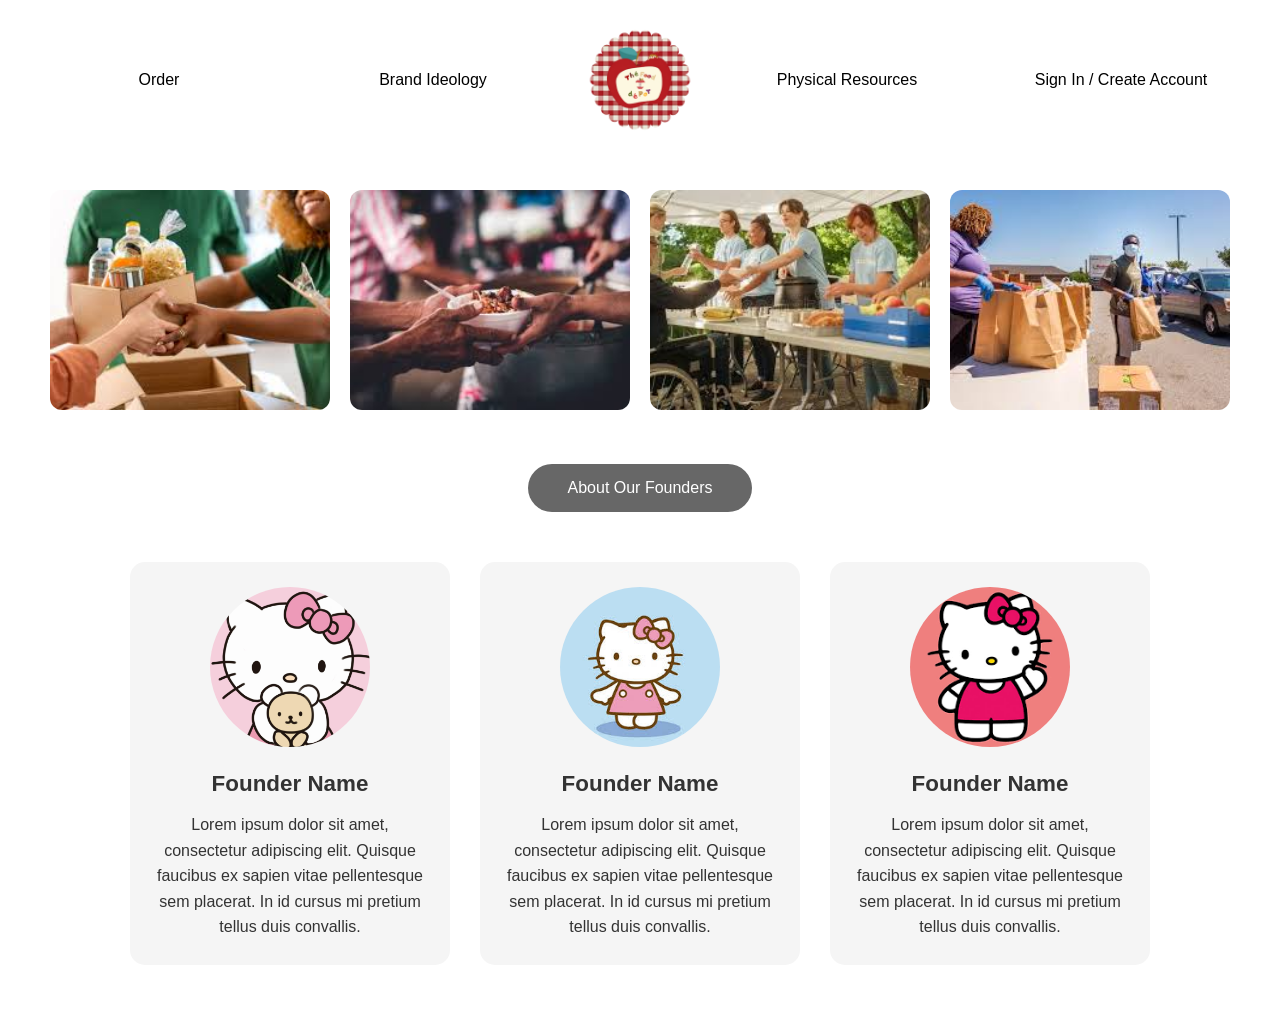
==== index.html @ d0b99c26 "debugged html" ====
<!DOCTYPE html>

<html lang="en">

<head>

  <meta charset="UTF-8">
  <meta name="viewport" content="width=device-width, initial-scale=1.0">
  <title>The Food Depot</title>
  <link rel="icon" href="imgs/logo.png">
  <link rel="stylesheet" href="style.css">

</head>



<body>

<div class="container">

  <header>
    <nav>
      <a href="other HTML pages/order.html" class="nav-btn">
        Order
      </a>
      <a href="other HTML pages/ideology.html" class="nav-btn">
        Brand Ideology
      </a>
      <a href="index.html" class="logo-link">
        <img src="imgs/logo.png" alt="The Food Depot Logo">
      </a>
      <a href="other HTML pages/map.html" class="nav-btn">
        Physical Resources
      </a>
      <a href="other HTML pages/signIn.html" class="nav-btn">
        Sign In / Create Account
      </a>
    </nav>
  </header>

  <main>
    <section class="carousel">
      <ul>
        <li class="carousel-item">
          <img
            src="imgs/foodHandout1.jpeg"
            alt="Food handout event">
        </li>

        <li class="carousel-item">
          <img
            src="imgs/foodHandout2.jpeg"
            alt="Community food distribution">
        </li>

        <li class="carousel-item">
          <img
            src="imgs/foodHandout3.jpeg"
            alt="Volunteers helping community">
        </li>

        <li class="carousel-item">
          <img
            src="imgs/foodHandout4.jpeg"
            alt="Food pantry outreach">
        </li>

      </ul>
    </section>

    <section class="founders-cta">
      <button class="founders-btn">
        About Our Founders
      </button>
    </section>


    <section class="founders">
      <article class="founder-card">
        <div class="founder-photo">
          <img src="imgs/pfp1.jpg" alt="Founder 1">
        </div>

        <h2>Founder Name</h2>
        <p>

          Lorem ipsum dolor sit amet, consectetur adipiscing elit.

          Quisque faucibus ex sapien vitae pellentesque sem placerat.

          In id cursus mi pretium tellus duis convallis.

        </p>
      </article>

      <article class="founder-card">
        <div class="founder-photo">
          <img src="imgs/pfp2.jpeg" alt="Founder 2">
        </div>

        <h2>Founder Name</h2>
        <p>
          Lorem ipsum dolor sit amet, consectetur adipiscing elit.

          Quisque faucibus ex sapien vitae pellentesque sem placerat.

          In id cursus mi pretium tellus duis convallis.

        </p>
      </article>

      <article class="founder-card">
        <div class="founder-photo">
          <img src="imgs/pfp3.png" alt="Founder 3">
        </div>

        <h2>Founder Name</h2>
        <p>

          Lorem ipsum dolor sit amet, consectetur adipiscing elit.

          Quisque faucibus ex sapien vitae pellentesque sem placerat.

          In id cursus mi pretium tellus duis convallis.

        </p>
      </article>
    </section>

  </main>
  
</div>



</body>

</html>
---- style.css ----
/** 
:root {
  --headerBg: #875656;
  --buttonColor: #676767;
  --hoverColor: #fff;
  --photoPlaceholder: #aaa;
  --photoPlaceholderHover: #666;
}
*, *::before, *::after {
  box-sizing: border-box;
  margin: 0;
  padding: 0;
}

container {
  display: block;
  width: 100%;
}

header {
  width: 100%;
}

nav {
  display: flex;
  align-items: center;
  justify-content: space-between;
  width: 95%;
  min-height: 64px;
}

.nav-btn {
  background: transparent;
  border: none;
  cursor: pointer;
  font-family: inherit;
  font-size: 0.95rem;
  padding: 8px 12px;
  text-align: center;
  line-height: 1.3;
  flex: 1;
}

.nav-btn:hover {
  background-color: var(--buttonColor);
  border-radius: 10px;
  color: var(--hoverColor);
  padding: 5px;
  transition: background-color 0.3s ease-in-out, transform 0.3s ease-in-out;
}


#logo-button {
  background-color: transparent;
  border: none;
  cursor: pointer;
  flex: 1;
  display: flex;
  justify-content: center;
  align-items: center;
  padding: 8px;
}

#logo-button img {
  width: 100px;
  height: 100px;
  border-radius: 50%;
  object-fit: cover;
  display: block;
}

#logo-button img:hover{
  width: 150px;
  height: 150px;
  transition: background-color 0.5s ease-in-out, transform 0.5s ease-in-out;
}

main {
  padding: 32px 24px;
  width: 95%;
  margin: 0 auto;
}
.carousel {
  overflow: hidden;
}
.carousel ul {
  list-style: none;
  display: flex;
  flex-direction: row;
  align-items: center;
  gap: 10px;
  width: 100%;
  margin-bottom: 32px;
}
.carousel-item {
  flex: 1;
}

.photo-placeholder {
  width: 100%;
  aspect-ratio: 4 / 3;
  display: flex;
  align-items: center;
  justify-content: center;
  font-size: 0.95rem;
  border-radius: 2px;
}

.carousel-item.featured .photo-placeholder {
  aspect-ratio: 4 / 3;
}

.founders-cta {
  display: flex;
  justify-content: center;
  margin-bottom: 40px;
}

.founders-btn {
  background: var(--photoPlaceholder);
  border: none;
  border-radius: 30px;
  padding: 12px 40px;
  font-family: inherit;
  font-size: 0.95rem;
  color: #fff;
  cursor: pointer;
  letter-spacing: 0.01em;
}

.founders {
  display: flex;
  gap: 40px;
  align-items: flex-start;
}

.founder-card {
  flex: 1;
  display: flex;
  flex-direction: column;
  align-items: center;
  gap: 20px;
  text-align: center;
}

.founder-card:hover {
  border-radius: 10px;
  background-color: var(--buttonColor);
  padding: 80px;
  margin: 20px;
  transition: background-color 0.3s ease-in-out, transform 0.3s ease-in-out;
}

.founder-photo img{
  width: 140px;
  height: 140px;
  border-radius: 50%;
  background: var(--photoPlaceholder);
  flex-shrink: 0;
}


@media (max-width: 768px) {
  .carousel {
    flex-direction: column;
  }

  .founders {
    flex-direction: column;
    align-items: center;
  }

  nav {
    flex-wrap: wrap;
    justify-content: center;
    gap: 4px;
    padding: 10px;
  }
} 
**/

:root {
  --headerBg: #875656;
  --buttonColor: #676767;
  --hoverColor: #ffffff;
  --cardBg: #f5f5f5;
}


* {
  margin: 0;
  padding: 0;
  box-sizing: border-box;
}

body {
  font-family: Arial, sans-serif;
  min-height: 100vh;
  background-color: white;
  color: #333;
}

.container {
  width: 95%;
  max-width: 1400px;
  margin: 0 auto;
}



header {
  padding: 20px 0;
}

nav {
  display: grid;
  grid-template-columns: 1fr 1fr auto 1fr 1fr;
  align-items: center;
  width: 100%;
  gap: 20px;
}

.nav-btn {
  text-decoration: none;
  color: black;
  text-align: center;
  padding: 12px;
  border-radius: 10px;
  transition: 0.3s ease;
}

.nav-btn:hover {
  background-color: var(--buttonColor);
  color: white;
}

.logo-link {
  justify-self: center;
  display: flex;
  justify-content: center;
  align-items: center;
}

.logo-link img {
  width: 120px;
  height: 120px;
  border-radius: 50%;
  object-fit: cover;
  transition: transform 0.3s ease;
}

.logo-link img:hover {
  transform: scale(1.1);
}

main {
  padding: 30px 0 60px;
}


.carousel {
  margin-bottom: 50px;
}

.carousel ul {
  list-style: none;

  display: flex;
  justify-content: center;
  align-items: center;

  gap: 20px;
  flex-wrap: wrap;
}

.carousel-item {
  width: 280px;
}

.carousel-item img {
  width: 100%;
  height: 220px;

  object-fit: cover;
  border-radius: 12px;

  transition: transform 0.3s ease;
}

.carousel-item img:hover {
  transform: scale(1.03);
}



.founders-cta {
  display: flex;
  justify-content: center;

  margin-bottom: 50px;
}

.founders-btn {
  background-color: var(--buttonColor);
  color: white;

  border: none;
  border-radius: 50px;

  padding: 15px 40px;
  font-size: 1rem;

  cursor: pointer;
  transition: 0.3s ease;
}

.founders-btn:hover {
  transform: scale(1.05);
}



.founders {
  display: flex;
  justify-content: center;
  gap: 30px;

  flex-wrap: wrap;
}

.founder-card {
  width: 320px;

  background-color: var(--cardBg);

  border-radius: 15px;

  padding: 25px;

  display: flex;
  flex-direction: column;
  align-items: center;

  text-align: center;

  transition: 0.3s ease;
}

.founder-card:hover {
  transform: translateY(-8px);
  box-shadow: 0 8px 20px rgba(0,0,0,.15);
}

.founder-photo {
  margin-bottom: 20px;
}

.founder-photo img {
  width: 160px;
  height: 160px;

  border-radius: 50%;
  object-fit: cover;
}

.founder-card h2 {
  margin-bottom: 15px;
  font-size: 1.4rem;
}

.founder-card p {
  line-height: 1.6;
}


@media (max-width: 768px) {
  nav {
    display: flex;
    flex-direction: column;
    gap: 15px;
  }

  .logo-link {
    order: -1;
  }

  .carousel-item {
    width: 100%;
    max-width: 350px;
  }

  .founder-card {
    width: 100%;
    max-width: 400px;
  }
}
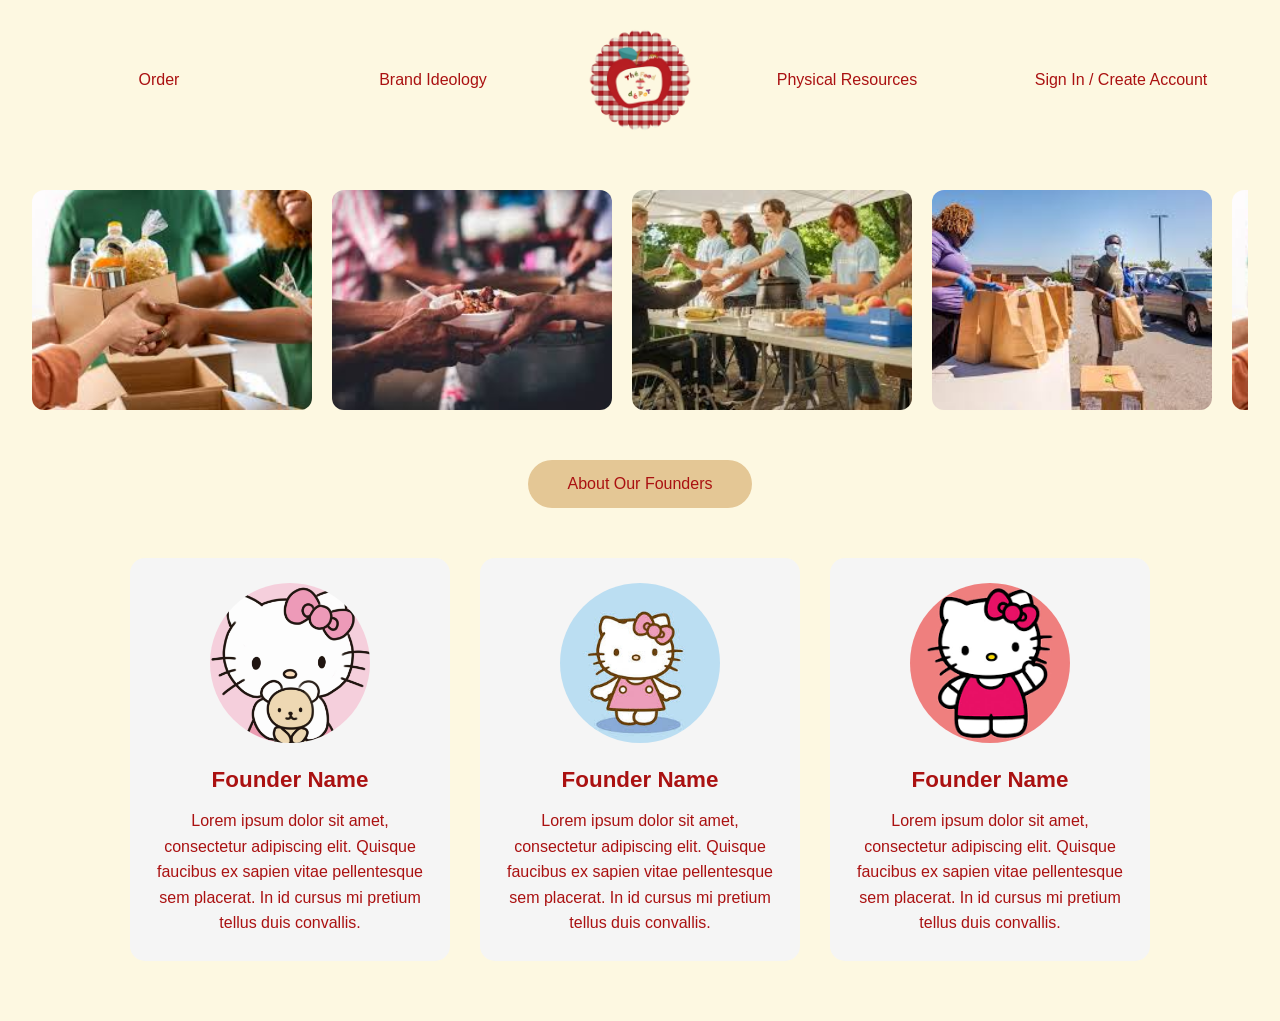
==== commit cf48d42c: "chnaged CSS colors" ====
--- a/index.html
+++ b/index.html
@@ -40,32 +40,19 @@
 
   <main>
     <section class="carousel">
-      <ul>
-        <li class="carousel-item">
-          <img
-            src="imgs/foodHandout1.jpeg"
-            alt="Food handout event">
-        </li>
+      <div class="carousel-track">
 
-        <li class="carousel-item">
-          <img
-            src="imgs/foodHandout2.jpeg"
-            alt="Community food distribution">
-        </li>
+        <img src="imgs/foodHandout1.jpeg" alt="">
+        <img src="imgs/foodHandout2.jpeg" alt="">
+        <img src="imgs/foodHandout3.jpeg" alt="">
+        <img src="imgs/foodHandout4.jpeg" alt="">
 
-        <li class="carousel-item">
-          <img
-            src="imgs/foodHandout3.jpeg"
-            alt="Volunteers helping community">
-        </li>
+        <img src="imgs/foodHandout1.jpeg" alt="">
+        <img src="imgs/foodHandout2.jpeg" alt="">
+        <img src="imgs/foodHandout3.jpeg" alt="">
+        <img src="imgs/foodHandout4.jpeg" alt="">
 
-        <li class="carousel-item">
-          <img
-            src="imgs/foodHandout4.jpeg"
-            alt="Food pantry outreach">
-        </li>
-
-      </ul>
+      </div>
     </section>
 
     <section class="founders-cta">
@@ -128,7 +115,7 @@
     </section>
 
   </main>
-  
+
 </div>
 
 
--- a/style.css
+++ b/style.css
@@ -1,189 +1,13 @@
-/** 
+
 :root {
-  --headerBg: #875656;
-  --buttonColor: #676767;
-  --hoverColor: #fff;
-  --photoPlaceholder: #aaa;
-  --photoPlaceholderHover: #666;
-}
-*, *::before, *::after {
-  box-sizing: border-box;
-  margin: 0;
-  padding: 0;
-}
-
-container {
-  display: block;
-  width: 100%;
-}
-
-header {
-  width: 100%;
-}
-
-nav {
-  display: flex;
-  align-items: center;
-  justify-content: space-between;
-  width: 95%;
-  min-height: 64px;
-}
-
-.nav-btn {
-  background: transparent;
-  border: none;
-  cursor: pointer;
-  font-family: inherit;
-  font-size: 0.95rem;
-  padding: 8px 12px;
-  text-align: center;
-  line-height: 1.3;
-  flex: 1;
-}
-
-.nav-btn:hover {
-  background-color: var(--buttonColor);
-  border-radius: 10px;
-  color: var(--hoverColor);
-  padding: 5px;
-  transition: background-color 0.3s ease-in-out, transform 0.3s ease-in-out;
-}
-
-
-#logo-button {
-  background-color: transparent;
-  border: none;
-  cursor: pointer;
-  flex: 1;
-  display: flex;
-  justify-content: center;
-  align-items: center;
-  padding: 8px;
-}
-
-#logo-button img {
-  width: 100px;
-  height: 100px;
-  border-radius: 50%;
-  object-fit: cover;
-  display: block;
-}
-
-#logo-button img:hover{
-  width: 150px;
-  height: 150px;
-  transition: background-color 0.5s ease-in-out, transform 0.5s ease-in-out;
-}
-
-main {
-  padding: 32px 24px;
-  width: 95%;
-  margin: 0 auto;
-}
-.carousel {
-  overflow: hidden;
-}
-.carousel ul {
-  list-style: none;
-  display: flex;
-  flex-direction: row;
-  align-items: center;
-  gap: 10px;
-  width: 100%;
-  margin-bottom: 32px;
-}
-.carousel-item {
-  flex: 1;
-}
-
-.photo-placeholder {
-  width: 100%;
-  aspect-ratio: 4 / 3;
-  display: flex;
-  align-items: center;
-  justify-content: center;
-  font-size: 0.95rem;
-  border-radius: 2px;
-}
-
-.carousel-item.featured .photo-placeholder {
-  aspect-ratio: 4 / 3;
-}
-
-.founders-cta {
-  display: flex;
-  justify-content: center;
-  margin-bottom: 40px;
-}
-
-.founders-btn {
-  background: var(--photoPlaceholder);
-  border: none;
-  border-radius: 30px;
-  padding: 12px 40px;
-  font-family: inherit;
-  font-size: 0.95rem;
-  color: #fff;
-  cursor: pointer;
-  letter-spacing: 0.01em;
-}
-
-.founders {
-  display: flex;
-  gap: 40px;
-  align-items: flex-start;
-}
-
-.founder-card {
-  flex: 1;
-  display: flex;
-  flex-direction: column;
-  align-items: center;
-  gap: 20px;
-  text-align: center;
-}
-
-.founder-card:hover {
-  border-radius: 10px;
-  background-color: var(--buttonColor);
-  padding: 80px;
-  margin: 20px;
-  transition: background-color 0.3s ease-in-out, transform 0.3s ease-in-out;
-}
-
-.founder-photo img{
-  width: 140px;
-  height: 140px;
-  border-radius: 50%;
-  background: var(--photoPlaceholder);
-  flex-shrink: 0;
-}
-
-
-@media (max-width: 768px) {
-  .carousel {
-    flex-direction: column;
-  }
-
-  .founders {
-    flex-direction: column;
-    align-items: center;
-  }
-
-  nav {
-    flex-wrap: wrap;
-    justify-content: center;
-    gap: 4px;
-    padding: 10px;
-  }
-} 
-**/
-
-:root {
-  --headerBg: #875656;
-  --buttonColor: #676767;
+  --bodyBg: #fdf8e1;
+  --color: #aa1111;
+  --hoverColor: #6a7934;
+  --headerBg: ;
+  --buttonColor: #e4c795;
   --hoverColor: #ffffff;
   --cardBg: #f5f5f5;
+
 }
 
 
@@ -196,8 +20,8 @@
 body {
   font-family: Arial, sans-serif;
   min-height: 100vh;
-  background-color: white;
-  color: #333;
+  color: var(--color);
+  background-color: var(--bodyBg);
 }
 
 .container {
@@ -205,8 +29,6 @@
   max-width: 1400px;
   margin: 0 auto;
 }
-
-
 
 header {
   padding: 20px 0;
@@ -222,7 +44,7 @@
 
 .nav-btn {
   text-decoration: none;
-  color: black;
+  color: var(--color);
   text-align: center;
   padding: 12px;
   border-radius: 10px;
@@ -231,7 +53,7 @@
 
 .nav-btn:hover {
   background-color: var(--buttonColor);
-  color: white;
+  color: var(--hoverColor);
 }
 
 .logo-link {
@@ -259,36 +81,47 @@
 
 
 .carousel {
+  width: 100%;
+  overflow: hidden;
   margin-bottom: 50px;
-}
-
-.carousel ul {
-  list-style: none;
-
-  display: flex;
-  justify-content: center;
-  align-items: center;
-
+  position: relative;
+}
+
+.carousel-track {
+  display: flex;
+  width: max-content;
   gap: 20px;
-  flex-wrap: wrap;
-}
-
-.carousel-item {
+  animation: scrollCarousel 20s linear infinite;
+}
+
+.carousel-track:hover {
+  animation-play-state: paused;
+}
+
+.carousel-track img {
   width: 280px;
-}
-
-.carousel-item img {
-  width: 100%;
   height: 220px;
 
   object-fit: cover;
   border-radius: 12px;
 
+  flex-shrink: 0;
+
   transition: transform 0.3s ease;
 }
 
-.carousel-item img:hover {
-  transform: scale(1.03);
+.carousel-track img:hover {
+  transform: scale(1.05);
+}
+
+@keyframes scrollCarousel {
+  from {
+    transform: translateX(0);
+  }
+
+  to {
+    transform: translateX(-50%);
+  }
 }
 
 
@@ -302,7 +135,7 @@
 
 .founders-btn {
   background-color: var(--buttonColor);
-  color: white;
+  color: var(--color);
 
   border: none;
   border-radius: 50px;
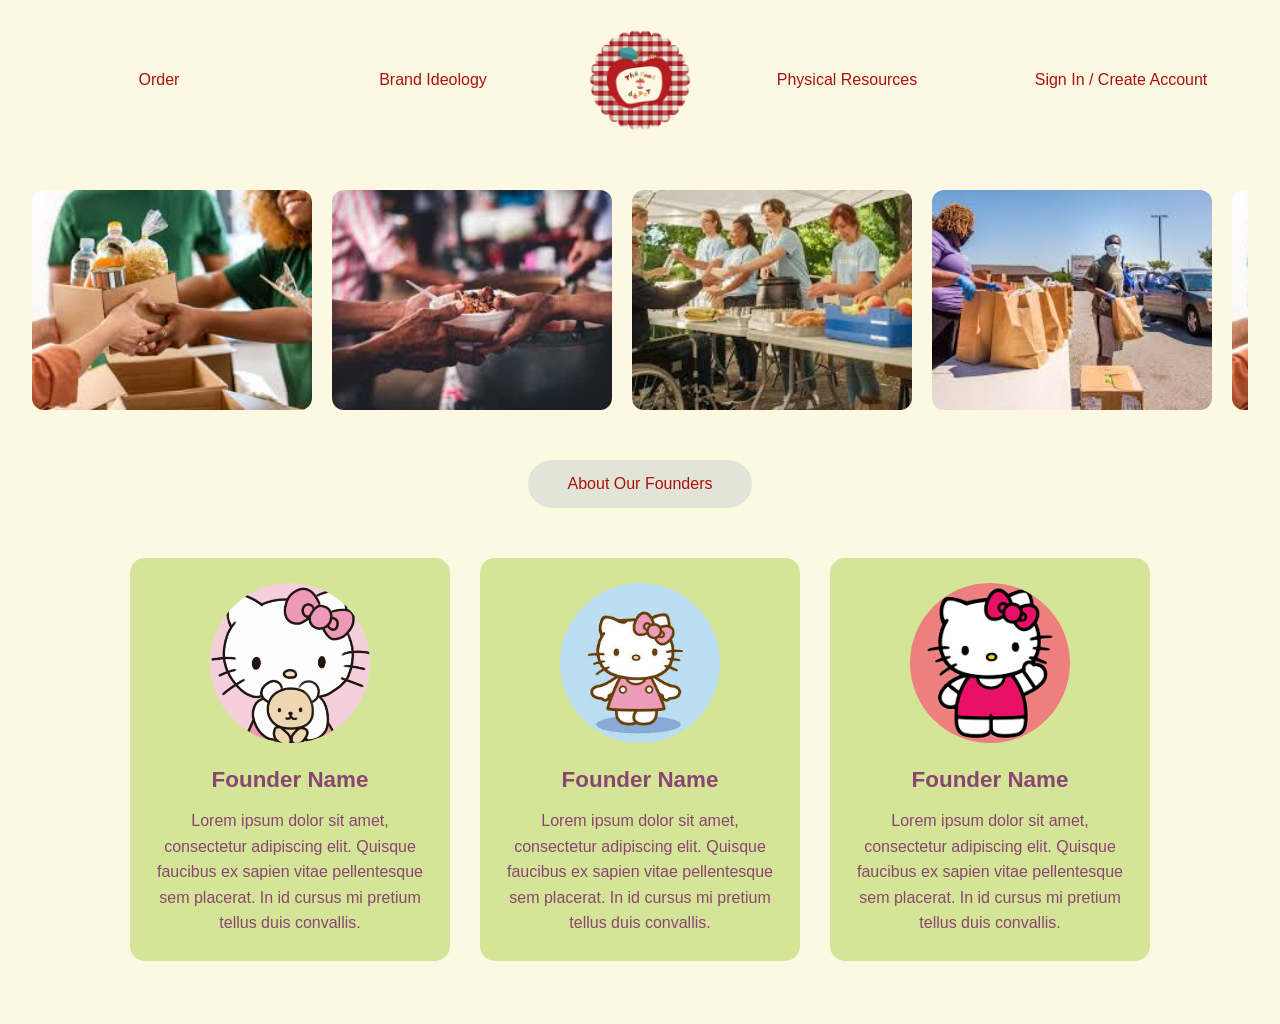
==== commit 6f0718a7: "added map + fixed file paths" ====
--- a/index.html
+++ b/index.html
@@ -9,114 +9,310 @@
   <title>The Food Depot</title>
   <link rel="icon" href="imgs/logo.png">
   <link rel="stylesheet" href="style.css">
-
+  <script type="text/javascript">
+    // <![CDATA[
+    var colours = new Array("#a6f", "#60f", "#60f", "#a6f", "#ccc"); // colours for top, right, bottom and left borders and background of bubbles
+    var bubbles = 200; // maximum number of bubbles on screen
+    var over_or_under = "over"; // set to "over" for bubbles to always be on top, or "under" to allow them to float behind other objects
+
+    /****************************
+    * JavaScript Bubble Cursor  *
+    *(c)2010-13 mf2fm web-design*
+    *  http://www.mf2fm.com/rv  *
+    * DON'T EDIT BELOW THIS BOX *
+    ****************************/
+    var x = ox = 400;
+    var y = oy = 300;
+    var swide = 800;
+    var shigh = 600;
+    var sleft = sdown = 0;
+    var bubb = new Array();
+    var bubbx = new Array();
+    var bubby = new Array();
+    var bubbs = new Array();
+    var sploosh = false;
+
+    function addLoadEvent(funky) {
+      var oldonload = window.onload;
+      if (typeof (oldonload) != 'function') window.onload = funky;
+      else window.onload = function () {
+        if (oldonload) oldonload();
+        funky();
+      }
+    }
+
+    addLoadEvent(buble);
+
+    function buble() {
+      if (document.getElementById) {
+        var i, rats, div;
+        for (i = 0; i < bubbles; i++) {
+          rats = createDiv("3px", "3px");
+          rats.style.visibility = "hidden";
+          rats.style.zIndex = (over_or_under == "over") ? "1001" : "0";
+
+          div = createDiv("auto", "auto");
+          rats.appendChild(div);
+          div = div.style;
+          div.top = "1px";
+          div.left = "0px";
+          div.bottom = "1px";
+          div.right = "0px";
+          div.borderLeft = "1px solid " + colours[3];
+          div.borderRight = "1px solid " + colours[1];
+
+          div = createDiv("auto", "auto");
+          rats.appendChild(div);
+          div = div.style;
+          div.top = "0px";
+          div.left = "1px";
+          div.right = "1px";
+          div.bottom = "0px"
+          div.borderTop = "1px solid " + colours[0];
+          div.borderBottom = "1px solid " + colours[2];
+
+          div = createDiv("auto", "auto");
+          rats.appendChild(div);
+          div = div.style;
+          div.left = "1px";
+          div.right = "1px";
+          div.bottom = "1px";
+          div.top = "1px";
+          div.backgroundColor = colours[4];
+          if (navigator.appName == "Microsoft Internet Explorer") div.filter = "alpha(opacity=50)";
+          else div.opacity = 0.5;
+          document.body.appendChild(rats);
+          bubb[i] = rats.style;
+        }
+        set_scroll();
+        set_width();
+        bubble();
+      }
+    }
+
+    function bubble() {
+      var c;
+      if (Math.abs(x - ox) > 1 || Math.abs(y - oy) > 1) {
+        ox = x;
+        oy = y;
+        for (c = 0; c < bubbles; c++) if (!bubby[c]) {
+          bubb[c].left = (bubbx[c] = x) + "px";
+          bubb[c].top = (bubby[c] = y - 3) + "px";
+          bubb[c].width = "3px";
+          bubb[c].height = "3px"
+          bubb[c].visibility = "visible";
+          bubbs[c] = 3;
+          break;
+        }
+      }
+      for (c = 0; c < bubbles; c++) if (bubby[c]) update_bubb(c);
+      setTimeout("bubble()", 40);
+    }
+
+    document.onmousedown = splash;
+    document.onmouseup = function () { clearTimeout(sploosh); };
+
+    function splash() {
+      ox = -1;
+      oy = -1;
+      sploosh = setTimeout('splash()', 100);
+    }
+
+    function update_bubb(i) {
+      if (bubby[i]) {
+        bubby[i] -= bubbs[i] / 2 + i % 2;
+        bubbx[i] += (i % 5 - 2) / 5;
+        if (bubby[i] > sdown && bubbx[i] > sleft && bubbx[i] < sleft + swide + bubbs[i]) {
+          if (Math.random() < bubbs[i] / shigh * 2 && bubbs[i]++ < 8) {
+            bubb[i].width = bubbs[i] + "px";
+            bubb[i].height = bubbs[i] + "px";
+          }
+          bubb[i].top = bubby[i] + "px";
+          bubb[i].left = bubbx[i] + "px";
+        }
+        else {
+          bubb[i].visibility = "hidden";
+          bubby[i] = 0;
+          return;
+        }
+      }
+    }
+
+    document.onmousemove = mouse;
+    function mouse(e) {
+      if (e) {
+        y = e.pageY;
+        x = e.pageX;
+      }
+      else {
+        set_scroll();
+        y = event.y + sdown;
+        x = event.x + sleft;
+      }
+    }
+
+    window.onresize = set_width;
+    function set_width() {
+      var sw_min = 999999;
+      var sh_min = 999999;
+      if (document.documentElement && document.documentElement.clientWidth) {
+        if (document.documentElement.clientWidth > 0) sw_min = document.documentElement.clientWidth;
+        if (document.documentElement.clientHeight > 0) sh_min = document.documentElement.clientHeight;
+      }
+      if (typeof (self.innerWidth) == 'number' && self.innerWidth) {
+        if (self.innerWidth > 0 && self.innerWidth < sw_min) sw_min = self.innerWidth;
+        if (self.innerHeight > 0 && self.innerHeight < sh_min) sh_min = self.innerHeight;
+      }
+      if (document.body.clientWidth) {
+        if (document.body.clientWidth > 0 && document.body.clientWidth < sw_min) sw_min = document.body.clientWidth;
+        if (document.body.clientHeight > 0 && document.body.clientHeight < sh_min) sh_min = document.body.clientHeight;
+      }
+      if (sw_min == 999999 || sh_min == 999999) {
+        sw_min = 800;
+        sh_min = 600;
+      }
+      swide = sw_min;
+      shigh = sh_min;
+    }
+
+    window.onscroll = set_scroll;
+    function set_scroll() {
+      if (typeof (self.pageYOffset) == 'number') {
+        sdown = self.pageYOffset;
+        sleft = self.pageXOffset;
+      }
+      else if (document.body && (document.body.scrollTop || document.body.scrollLeft)) {
+        sdown = document.body.scrollTop;
+        sleft = document.body.scrollLeft;
+      }
+      else if (document.documentElement && (document.documentElement.scrollTop || document.documentElement.scrollLeft)) {
+        sleft = document.documentElement.scrollLeft;
+        sdown = document.documentElement.scrollTop;
+      }
+      else {
+        sdown = 0;
+        sleft = 0;
+      }
+    }
+
+    function createDiv(height, width) {
+      var div = document.createElement("div");
+      div.style.position = "absolute";
+      div.style.height = height;
+      div.style.width = width;
+      div.style.overflow = "hidden";
+      div.style.backgroundColor = "transparent";
+      return (div);
+    }
+    // ]]>
+  </script>
 </head>
 
 
 
 <body>
 
-<div class="container">
-
-  <header>
-    <nav>
-      <a href="other HTML pages/order.html" class="nav-btn">
-        Order
-      </a>
-      <a href="other HTML pages/ideology.html" class="nav-btn">
-        Brand Ideology
-      </a>
-      <a href="index.html" class="logo-link">
-        <img src="imgs/logo.png" alt="The Food Depot Logo">
-      </a>
-      <a href="other HTML pages/map.html" class="nav-btn">
-        Physical Resources
-      </a>
-      <a href="other HTML pages/signIn.html" class="nav-btn">
-        Sign In / Create Account
-      </a>
-    </nav>
-  </header>
-
-  <main>
-    <section class="carousel">
-      <div class="carousel-track">
-
-        <img src="imgs/foodHandout1.jpeg" alt="">
-        <img src="imgs/foodHandout2.jpeg" alt="">
-        <img src="imgs/foodHandout3.jpeg" alt="">
-        <img src="imgs/foodHandout4.jpeg" alt="">
-
-        <img src="imgs/foodHandout1.jpeg" alt="">
-        <img src="imgs/foodHandout2.jpeg" alt="">
-        <img src="imgs/foodHandout3.jpeg" alt="">
-        <img src="imgs/foodHandout4.jpeg" alt="">
-
-      </div>
-    </section>
-
-    <section class="founders-cta">
-      <button class="founders-btn">
-        About Our Founders
-      </button>
-    </section>
-
-
-    <section class="founders">
-      <article class="founder-card">
-        <div class="founder-photo">
-          <img src="imgs/pfp1.jpg" alt="Founder 1">
+  <div class="container">
+
+    <header>
+      <nav>
+        <a href="other HTML pages/order.html" class="nav-btn">
+          Order
+        </a>
+        <a href="other HTML pages/ideology.html" class="nav-btn">
+          Brand Ideology
+        </a>
+        <a href="index.html" class="logo-link">
+          <img src="imgs/logo.png" alt="The Food Depot Logo">
+        </a>
+        <a href="other HTML pages/map.html" class="nav-btn">
+          Physical Resources
+        </a>
+        <a href="other HTML pages/signIn.html" class="nav-btn">
+          Sign In / Create Account
+        </a>
+      </nav>
+    </header>
+
+    <main>
+      <section class="carousel">
+        <div class="carousel-track">
+
+          <img src="imgs/foodHandout1.jpeg" alt="">
+          <img src="imgs/foodHandout2.jpeg" alt="">
+          <img src="imgs/foodHandout3.jpeg" alt="">
+          <img src="imgs/foodHandout4.jpeg" alt="">
+
+          <img src="imgs/foodHandout1.jpeg" alt="">
+          <img src="imgs/foodHandout2.jpeg" alt="">
+          <img src="imgs/foodHandout3.jpeg" alt="">
+          <img src="imgs/foodHandout4.jpeg" alt="">
+
         </div>
-
-        <h2>Founder Name</h2>
-        <p>
-
-          Lorem ipsum dolor sit amet, consectetur adipiscing elit.
-
-          Quisque faucibus ex sapien vitae pellentesque sem placerat.
-
-          In id cursus mi pretium tellus duis convallis.
-
-        </p>
-      </article>
-
-      <article class="founder-card">
-        <div class="founder-photo">
-          <img src="imgs/pfp2.jpeg" alt="Founder 2">
-        </div>
-
-        <h2>Founder Name</h2>
-        <p>
-          Lorem ipsum dolor sit amet, consectetur adipiscing elit.
-
-          Quisque faucibus ex sapien vitae pellentesque sem placerat.
-
-          In id cursus mi pretium tellus duis convallis.
-
-        </p>
-      </article>
-
-      <article class="founder-card">
-        <div class="founder-photo">
-          <img src="imgs/pfp3.png" alt="Founder 3">
-        </div>
-
-        <h2>Founder Name</h2>
-        <p>
-
-          Lorem ipsum dolor sit amet, consectetur adipiscing elit.
-
-          Quisque faucibus ex sapien vitae pellentesque sem placerat.
-
-          In id cursus mi pretium tellus duis convallis.
-
-        </p>
-      </article>
-    </section>
-
-  </main>
-
-</div>
+      </section>
+
+      <section class="founders-cta">
+        <button class="founders-btn">
+          About Our Founders
+        </button>
+      </section>
+
+
+      <section class="founders">
+        <article class="founder-card">
+          <div class="founder-photo">
+            <img src="imgs/pfp1.jpg" alt="Founder 1">
+          </div>
+
+          <h2>Founder Name</h2>
+          <p>
+
+            Lorem ipsum dolor sit amet, consectetur adipiscing elit.
+
+            Quisque faucibus ex sapien vitae pellentesque sem placerat.
+
+            In id cursus mi pretium tellus duis convallis.
+
+          </p>
+        </article>
+
+        <article class="founder-card">
+          <div class="founder-photo">
+            <img src="imgs/pfp2.jpeg" alt="Founder 2">
+          </div>
+
+          <h2>Founder Name</h2>
+          <p>
+            Lorem ipsum dolor sit amet, consectetur adipiscing elit.
+
+            Quisque faucibus ex sapien vitae pellentesque sem placerat.
+
+            In id cursus mi pretium tellus duis convallis.
+
+          </p>
+        </article>
+
+        <article class="founder-card">
+          <div class="founder-photo">
+            <img src="imgs/pfp3.png" alt="Founder 3">
+          </div>
+
+          <h2>Founder Name</h2>
+          <p>
+
+            Lorem ipsum dolor sit amet, consectetur adipiscing elit.
+
+            Quisque faucibus ex sapien vitae pellentesque sem placerat.
+
+            In id cursus mi pretium tellus duis convallis.
+
+          </p>
+        </article>
+      </section>
+
+    </main>
+
+  </div>
 
 
 
--- a/style.css
+++ b/style.css
@@ -1,12 +1,10 @@
-
 :root {
   --bodyBg: #fdf8e1;
   --color: #aa1111;
   --hoverColor: #6a7934;
-  --headerBg: ;
-  --buttonColor: #e4c795;
-  --hoverColor: #ffffff;
-  --cardBg: #f5f5f5;
+  --founderCardColor: #8a4572;
+  --buttonColor: #e2e4d7;
+  --cardBg: #d5e597;
 
 }
 
@@ -165,11 +163,9 @@
   width: 320px;
 
   background-color: var(--cardBg);
-
+  color: var(--founderCardColor);
   border-radius: 15px;
-
   padding: 25px;
-
   display: flex;
   flex-direction: column;
   align-items: center;
@@ -181,7 +177,7 @@
 
 .founder-card:hover {
   transform: translateY(-8px);
-  box-shadow: 0 8px 20px rgba(0,0,0,.15);
+  box-shadow: 0 8px 20px rgba(0, 0, 0, .15);
 }
 
 .founder-photo {
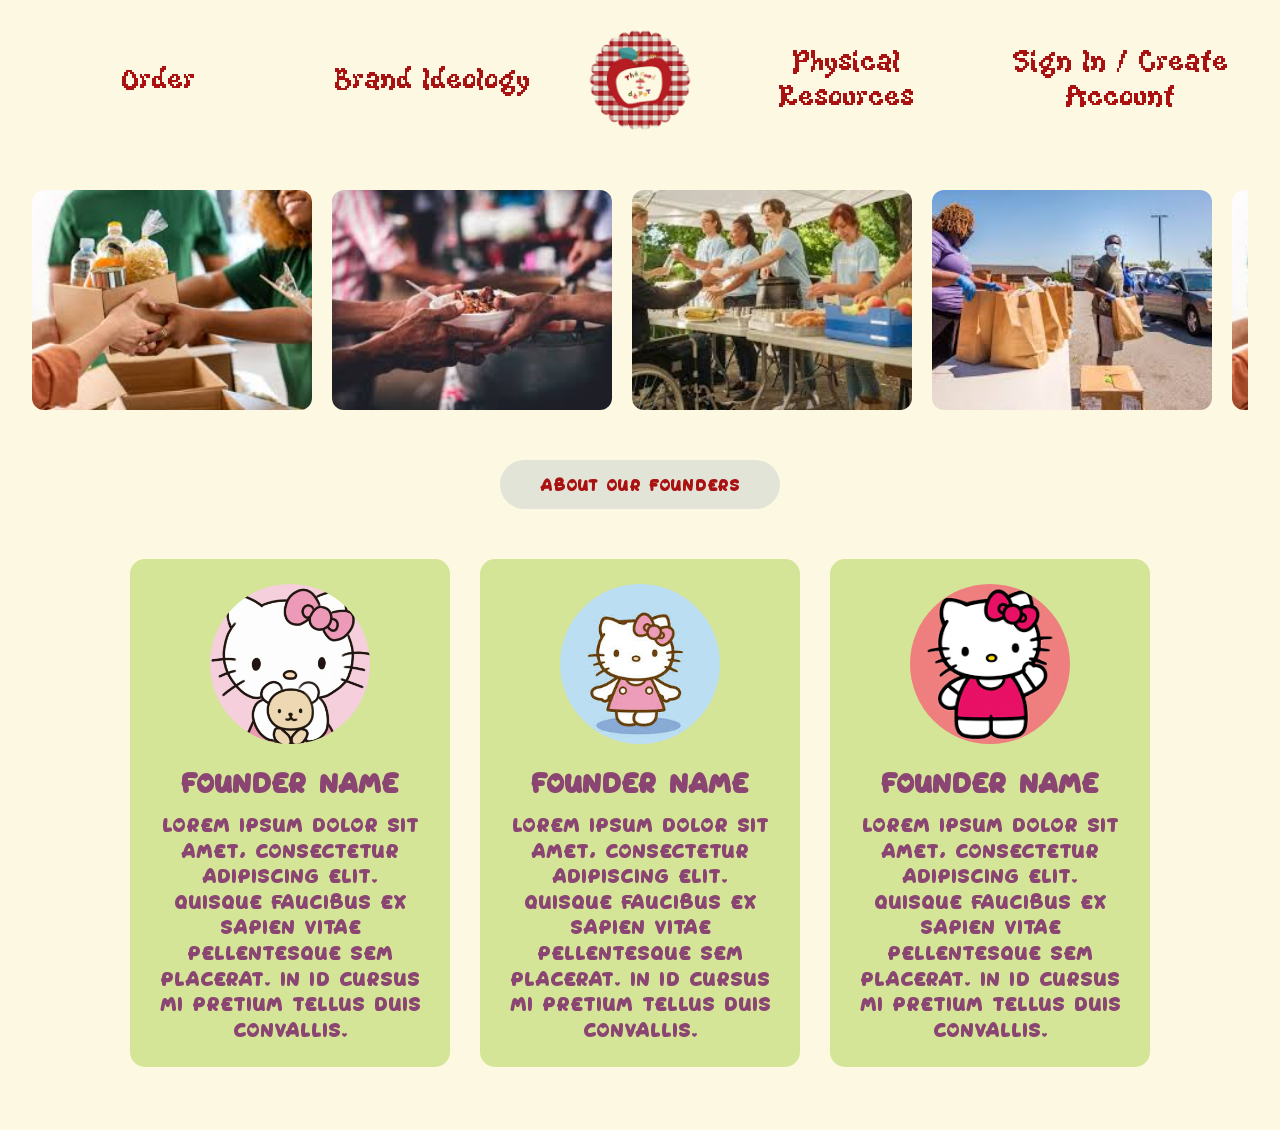
==== commit b1fc38ef: "font changes" ====
--- a/index.html
+++ b/index.html
@@ -3,7 +3,6 @@
 <html lang="en">
 
 <head>
-
   <meta charset="UTF-8">
   <meta name="viewport" content="width=device-width, initial-scale=1.0">
   <title>The Food Depot</title>
@@ -216,19 +215,19 @@
 
     <header>
       <nav>
-        <a href="other HTML pages/order.html" class="nav-btn">
+        <a href="other HTML pages/order.html" target="_blank" class="nav-btn">
           Order
         </a>
-        <a href="other HTML pages/ideology.html" class="nav-btn">
+        <a href="other HTML pages/ideology.html" target="_blank" class="nav-btn">
           Brand Ideology
         </a>
         <a href="index.html" class="logo-link">
           <img src="imgs/logo.png" alt="The Food Depot Logo">
         </a>
-        <a href="other HTML pages/map.html" class="nav-btn">
+        <a href="other HTML pages/map.html" target="_blank" class="nav-btn">
           Physical Resources
         </a>
-        <a href="other HTML pages/signIn.html" class="nav-btn">
+        <a href="other HTML pages/signIn.html" target="_blank" class="nav-btn">
           Sign In / Create Account
         </a>
       </nav>
--- a/style.css
+++ b/style.css
@@ -8,6 +8,14 @@
 
 }
 
+@font-face {
+  font-family: "KiwiSoda";
+  src: url(fonts/KiwiSoda.ttf);
+}
+@font-face {
+  font-family: "lovelyBubbles";
+  src: url(fonts/lovelyBubbles.ttf);
+}
 
 * {
   margin: 0;
@@ -16,7 +24,7 @@
 }
 
 body {
-  font-family: Arial, sans-serif;
+  font-family: KiwiSoda, Arial, Helvetica, sans-serif;
   min-height: 100vh;
   color: var(--color);
   background-color: var(--bodyBg);
@@ -33,6 +41,7 @@
 }
 
 nav {
+  font-size: xx-large;
   display: grid;
   grid-template-columns: 1fr 1fr auto 1fr 1fr;
   align-items: center;
@@ -127,11 +136,11 @@
 .founders-cta {
   display: flex;
   justify-content: center;
-
   margin-bottom: 50px;
 }
 
 .founders-btn {
+  font-family: lovelyBubbles, Arial, Helvetica, sans-serif;
   background-color: var(--buttonColor);
   color: var(--color);
 
@@ -139,7 +148,6 @@
   border-radius: 50px;
 
   padding: 15px 40px;
-  font-size: 1rem;
 
   cursor: pointer;
   transition: 0.3s ease;
@@ -152,6 +160,7 @@
 
 
 .founders {
+  font-family: lovelyBubbles, Arial, Helvetica, sans-serif;
   display: flex;
   justify-content: center;
   gap: 30px;
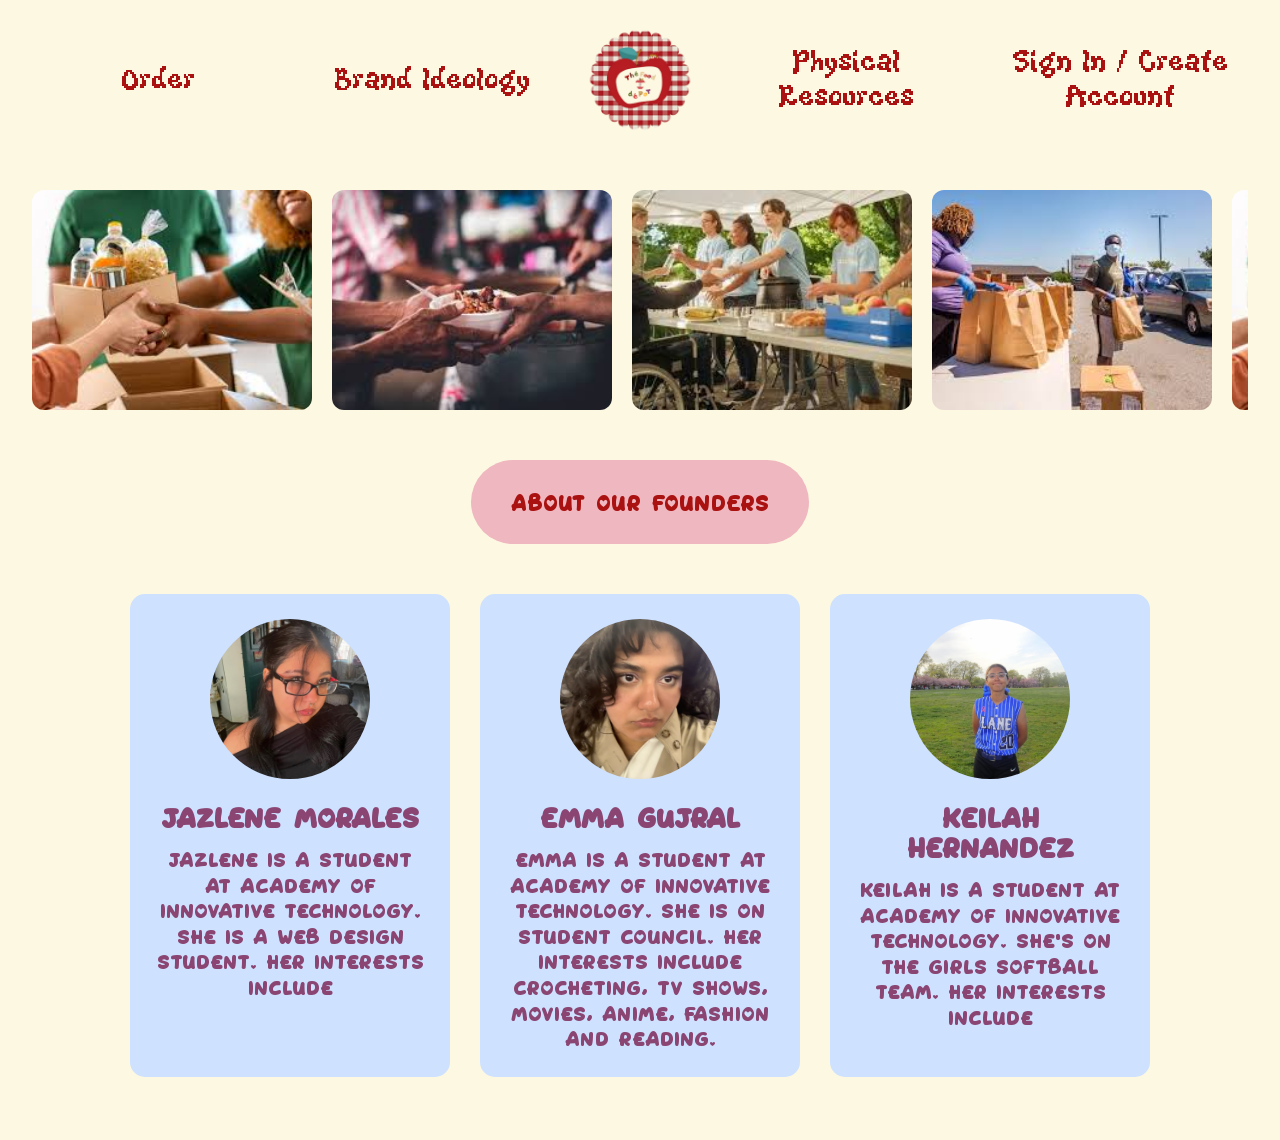
==== commit edae3419: "almost done thank god" ====
--- a/index.html
+++ b/index.html
@@ -215,19 +215,19 @@
 
     <header>
       <nav>
-        <a href="other HTML pages/order.html" target="_blank" class="nav-btn">
+        <a href="other HTML pages/order.html" class="nav-btn">
           Order
         </a>
-        <a href="other HTML pages/ideology.html" target="_blank" class="nav-btn">
+        <a href="other HTML pages/ideology.html" class="nav-btn">
           Brand Ideology
         </a>
         <a href="index.html" class="logo-link">
           <img src="imgs/logo.png" alt="The Food Depot Logo">
         </a>
-        <a href="other HTML pages/map.html" target="_blank" class="nav-btn">
+        <a href="other HTML pages/map.html" class="nav-btn">
           Physical Resources
         </a>
-        <a href="other HTML pages/signIn.html" target="_blank" class="nav-btn">
+        <a href="other HTML pages/signIn.html" class="nav-btn">
           Sign In / Create Account
         </a>
       </nav>
@@ -260,50 +260,38 @@
       <section class="founders">
         <article class="founder-card">
           <div class="founder-photo">
-            <img src="imgs/pfp1.jpg" alt="Founder 1">
+            <img src="imgs/jaz.png" alt="Founder 1">
           </div>
 
-          <h2>Founder Name</h2>
+          <h2>Jazlene Morales</h2>
           <p>
 
-            Lorem ipsum dolor sit amet, consectetur adipiscing elit.
-
-            Quisque faucibus ex sapien vitae pellentesque sem placerat.
-
-            In id cursus mi pretium tellus duis convallis.
+            Jazlene is a student at Academy of Innovative Technology. She is a web design student. Her interests include
 
           </p>
         </article>
 
         <article class="founder-card">
           <div class="founder-photo">
-            <img src="imgs/pfp2.jpeg" alt="Founder 2">
+            <img src="imgs/emma.png" alt="Founder 2">
           </div>
 
-          <h2>Founder Name</h2>
+          <h2>Emma Gujral</h2>
           <p>
-            Lorem ipsum dolor sit amet, consectetur adipiscing elit.
-
-            Quisque faucibus ex sapien vitae pellentesque sem placerat.
-
-            In id cursus mi pretium tellus duis convallis.
+            Emma is a student at Academy of Innovative Technology. She is on student council. Her interests include crocheting, TV shows, Movies, anime, fashion and reading.
 
           </p>
         </article>
 
         <article class="founder-card">
           <div class="founder-photo">
-            <img src="imgs/pfp3.png" alt="Founder 3">
+            <img src="imgs/keilah.png" alt="Founder 3">
           </div>
 
-          <h2>Founder Name</h2>
+          <h2>Keilah Hernandez</h2>
           <p>
 
-            Lorem ipsum dolor sit amet, consectetur adipiscing elit.
-
-            Quisque faucibus ex sapien vitae pellentesque sem placerat.
-
-            In id cursus mi pretium tellus duis convallis.
+            Keilah is a student at Academy of Innovative Technology. She's on the girls softball team. Her interests include
 
           </p>
         </article>
--- a/style.css
+++ b/style.css
@@ -4,7 +4,8 @@
   --hoverColor: #6a7934;
   --founderCardColor: #8a4572;
   --buttonColor: #e2e4d7;
-  --cardBg: #d5e597;
+  --founderButtonColor: #efb7bf;
+  --cardBg: #cee1ff;
 
 }
 
@@ -12,6 +13,7 @@
   font-family: "KiwiSoda";
   src: url(fonts/KiwiSoda.ttf);
 }
+
 @font-face {
   font-family: "lovelyBubbles";
   src: url(fonts/lovelyBubbles.ttf);
@@ -70,16 +72,27 @@
   align-items: center;
 }
 
+@keyframes spin {
+  from {
+    transform: rotate(0deg);
+  }
+
+  to {
+    transform: rotate(360deg);
+  }
+}
+
 .logo-link img {
   width: 120px;
   height: 120px;
   border-radius: 50%;
   object-fit: cover;
   transition: transform 0.3s ease;
+  animation: spin 2s linear infinite;
 }
 
 .logo-link img:hover {
-  transform: scale(1.1);
+  animation-play-state: paused;
 }
 
 main {
@@ -141,13 +154,14 @@
 
 .founders-btn {
   font-family: lovelyBubbles, Arial, Helvetica, sans-serif;
-  background-color: var(--buttonColor);
+  background-color: var( --founderButtonColor);
   color: var(--color);
 
   border: none;
   border-radius: 50px;
 
-  padding: 15px 40px;
+  padding: 30px 40px;
+  font-size: large;
 
   cursor: pointer;
   transition: 0.3s ease;
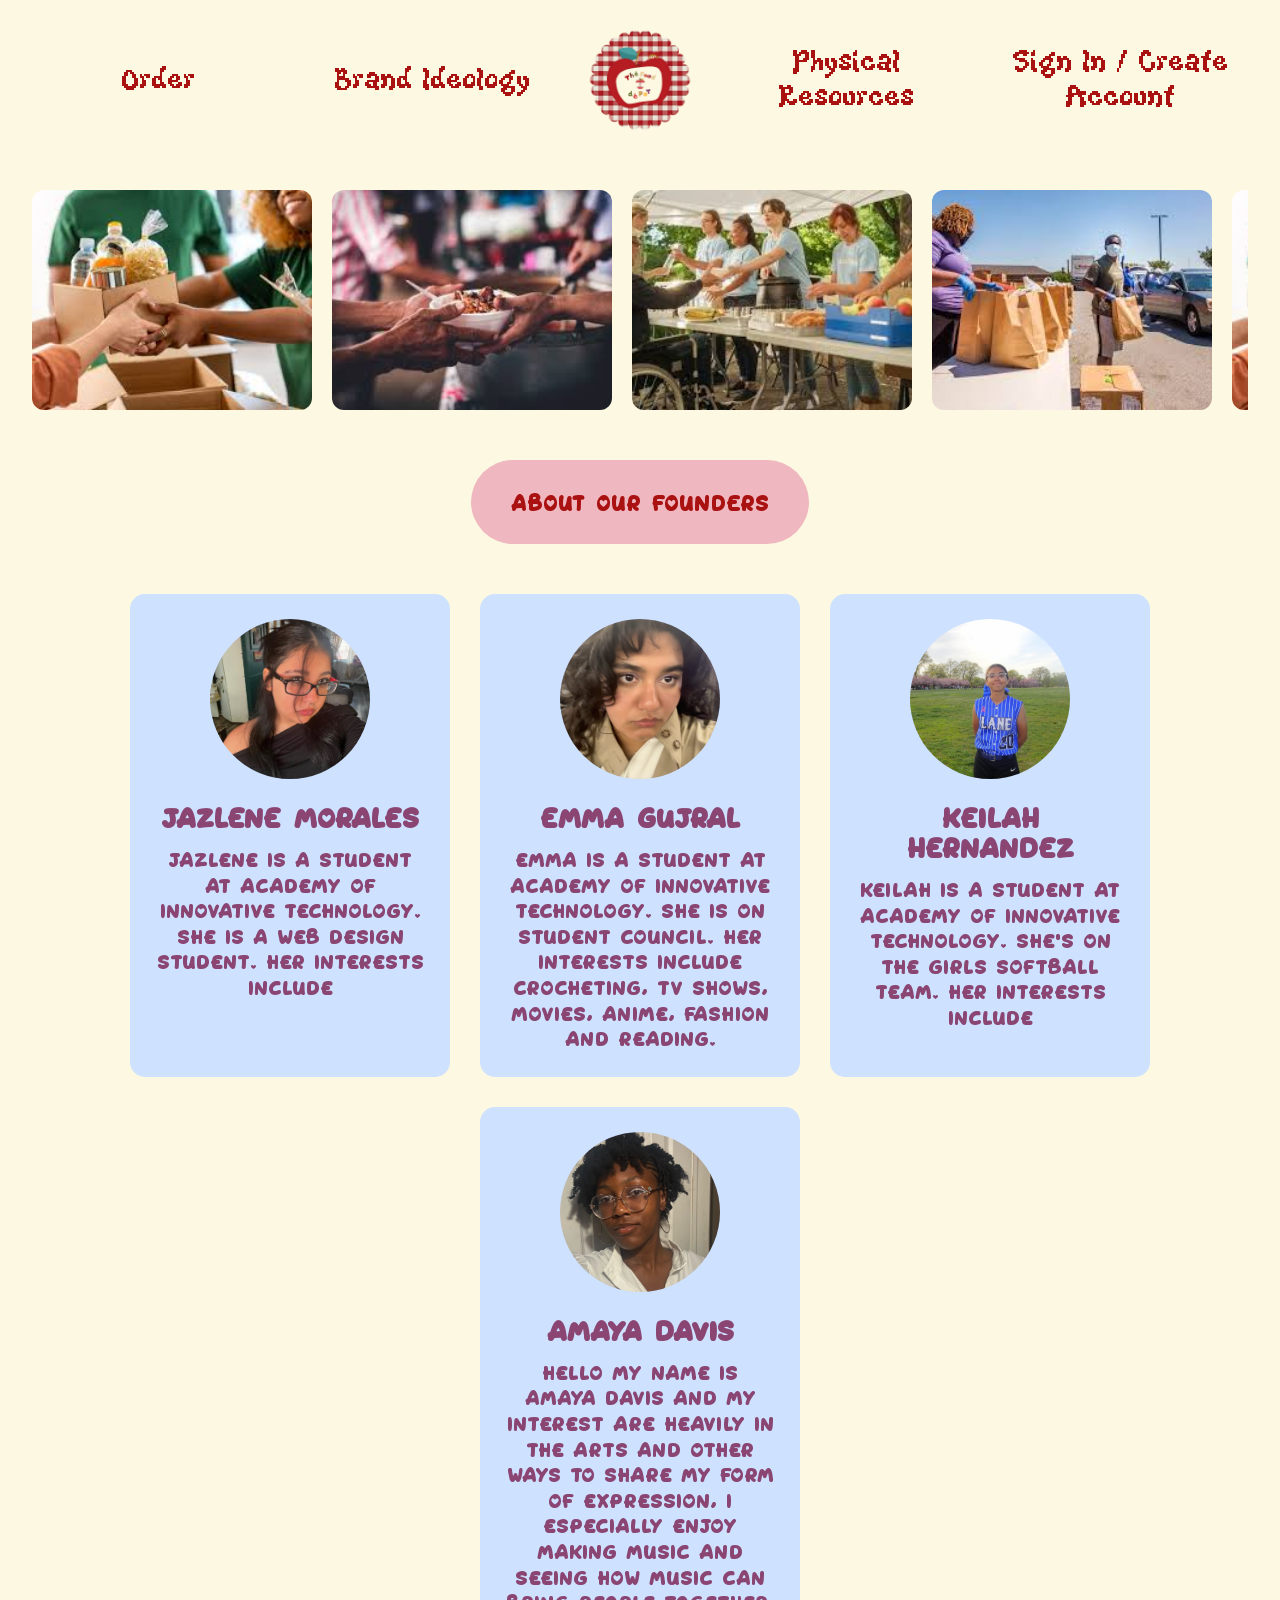
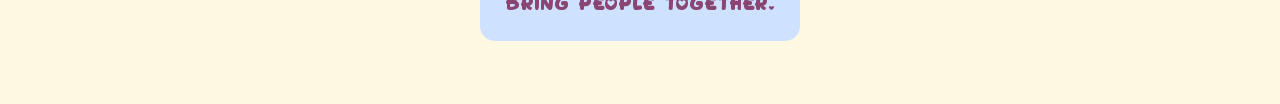
==== commit 13f2b5b7: "complete" ====
--- a/index.html
+++ b/index.html
@@ -295,6 +295,18 @@
 
           </p>
         </article>
+
+         <article class="founder-card">
+          <div class="founder-photo">
+            <img src="imgs/amaya.png" alt="Founder 4">
+          </div>
+
+          <h2>Amaya Davis</h2>
+          <p>
+            Hello my name is Amaya davis and my interest are heavily in the arts and other ways to share my form of expression, I especially enjoy making music and seeing how music can bring people together.
+
+          </p>
+        </article>
       </section>
 
     </main>
